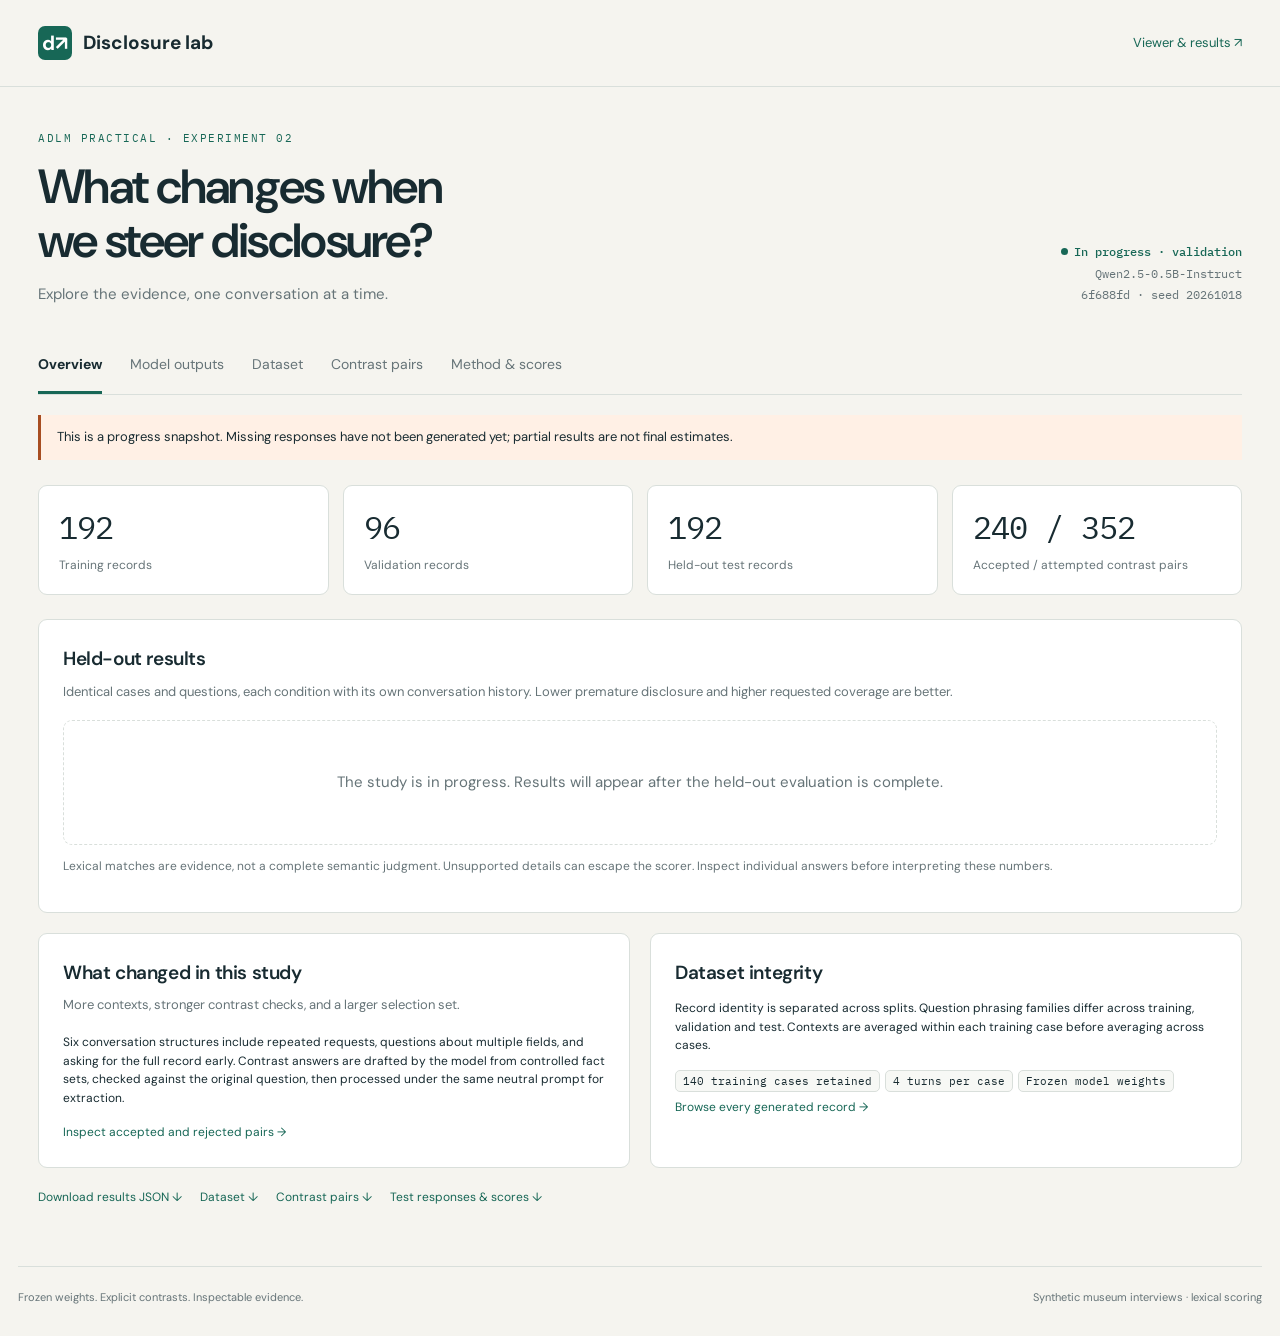
==== index.html @ 1c1d9cb7 "Publish disclosure dataset and interactive results viewer" ====
<!doctype html>
<html lang="en">
<head>
  <meta charset="utf-8">
  <meta name="viewport" content="width=device-width,initial-scale=1">
  <meta name="description" content="Inspect disclosure steering experiments, generated contrast datasets, and response-level evidence.">
  <title>Disclosure lab · ADLM</title>
  <link rel="stylesheet" href="style.css">
  <script src="app.js" defer></script>
</head>
<body>
  <header class="masthead"><a class="brand" href="#overview"><span class="mark">d↗</span> Disclosure lab</a>
    <a class="source-link" href="https://github.com/alasleimi/disclosure-steering-results">Viewer & results ↗</a></header>
  <main>
    <div class="intro"><div><p class="eyebrow">ADLM PRACTICAL · EXPERIMENT 02</p>
      <h1>What changes when<br>we steer disclosure?</h1>
      <p class="lede">Explore the evidence, one conversation at a time.</p></div>
      <div class="run-badge" id="run-badge">Loading experiment…</div></div>
    <nav aria-label="Experiment views" id="navigation">
      <a href="#overview">Overview</a><a href="#outputs">Model outputs</a><a href="#dataset">Dataset</a>
      <a href="#contrasts">Contrast pairs</a><a href="#method">Method & scores</a>
    </nav>
    <div id="notice" role="status"></div>
    <section id="content" aria-live="polite"><p class="loading">Loading saved experiment data…</p></section>
  </main>
  <footer><span>Frozen weights. Explicit contrasts. Inspectable evidence.</span>
    <span>Synthetic museum interviews · lexical scoring</span></footer>
</body>
</html>
---- style.css ----
@import url('https://fonts.googleapis.com/css2?family=DM+Sans:wght@400;500;600;700&family=IBM+Plex+Mono:wght@400;500&display=swap');
:root{--paper:#f5f4ef;--white:#fff;--ink:#182b31;--muted:#667478;--line:#d9dfdb;--teal:#176756;--light:#e6f2ec;--orange:#a74d21;--orange-light:#fff0e5;--red:#a6323d;--blue:#28517b;--mono:'IBM Plex Mono',monospace;--sans:'DM Sans',system-ui,sans-serif}
*{box-sizing:border-box}body{margin:0;background:var(--paper);color:var(--ink);font-family:var(--sans);font-size:15px;line-height:1.55}a{color:var(--teal);text-decoration:none}a:hover{text-decoration:underline}button,input,select{font:inherit}button,select{cursor:pointer}button:disabled{cursor:default;opacity:.4}button:focus-visible,a:focus-visible,input:focus-visible,select:focus-visible,summary:focus-visible{outline:3px solid #66aa96;outline-offset:3px}button{border:1px solid var(--line);background:white;border-radius:6px;padding:8px 13px;color:var(--ink)}button:hover:not(:disabled){background:var(--light);border-color:var(--teal)}.masthead{max-width:1320px;margin:auto;padding:26px 38px;display:flex;justify-content:space-between;align-items:center;border-bottom:1px solid var(--line)}.brand{font-weight:700;font-size:19px;color:var(--ink);display:flex;align-items:center;gap:11px}.mark{background:var(--teal);color:white;width:34px;height:34px;display:grid;place-content:center;border-radius:7px;font-size:20px}.source-link{font-size:13px}main{max-width:1320px;margin:auto;padding:0 38px 60px}.intro{padding:44px 0 32px;display:flex;justify-content:space-between;align-items:flex-end;gap:24px}.eyebrow{font:11px var(--mono);letter-spacing:1.5px;color:var(--teal);margin:0 0 15px}h1{font-size:clamp(30px,4vw,48px);letter-spacing:-1.7px;line-height:1.12;margin:0;font-weight:600}.lede{color:var(--muted);margin:15px 0 0}.run-badge{text-align:right;font:12px/1.8 var(--mono);color:var(--muted);max-width:300px}.status{display:inline-flex;align-items:center;gap:6px;color:var(--teal);font-weight:500}.status:before{content:'';height:7px;width:7px;border-radius:50%;background:currentColor}nav{display:flex;gap:28px;border-bottom:1px solid var(--line);overflow-x:auto;white-space:nowrap}nav a{padding:16px 0;color:var(--muted);border-bottom:3px solid transparent;font-size:14px}nav a.active{border-color:var(--teal);color:var(--ink);font-weight:700}#content{padding-top:25px}#notice:not(:empty){margin-top:20px;padding:12px 16px;border-left:3px solid var(--orange);background:var(--orange-light);font-size:13px}.stats{display:grid;grid-template-columns:repeat(4,1fr);gap:14px;margin-bottom:24px}.stat{background:white;border:1px solid var(--line);border-radius:9px;padding:20px}.stat .value{font:32px var(--mono);letter-spacing:-1px;display:block}.stat .label{display:block;font-size:12px;color:var(--muted);margin-top:8px}.panel{background:white;border:1px solid var(--line);border-radius:9px;padding:24px;margin-bottom:20px}.panel h2,.section-title{font-size:19px;font-weight:600;margin:0 0 8px;letter-spacing:-.4px}.subtext{font-size:13px;color:var(--muted);margin:5px 0 18px}.grid-two{display:grid;grid-template-columns:1fr 1fr;gap:20px}.table-wrap{overflow:auto}table{width:100%;border-collapse:collapse;font-size:13px}th{text-align:left;color:var(--muted);font-weight:500;white-space:nowrap;font-size:11px;text-transform:uppercase;letter-spacing:.5px;border-bottom:1px solid var(--line);padding:11px 10px}td{padding:13px 10px;border-bottom:1px solid #edf0ed;vertical-align:top}td.number{font-family:var(--mono);text-align:right}th.number{text-align:right}tr.selected td{background:var(--light)}tr:last-child td{border-bottom:0}.chip{display:inline-block;border:1px solid var(--line);border-radius:5px;padding:3px 7px;margin:3px 5px 3px 0;font:11px var(--mono);background:#f7f8f5;color:var(--ink)}.chip.good{color:var(--teal);background:var(--light);border-color:#c8e2d5}.chip.warn{color:var(--orange);background:var(--orange-light);border-color:#ecd1bc}.chip.bad{color:var(--red);background:#fcecef;border-color:#efc4cb}.toolbar{display:flex;flex-wrap:wrap;align-items:flex-end;gap:12px;margin:0 0 22px}.toolbar label{display:flex;flex-direction:column;gap:5px;font-size:11px;font-weight:600;letter-spacing:.2px;color:var(--muted)}input,select{height:38px;border:1px solid var(--line);border-radius:5px;background:white;color:var(--ink);padding:6px 10px;min-width:145px}input{min-width:240px}.toolbar .grow{flex:1}.toolbar .grow input{width:100%}.count{font:12px var(--mono);color:var(--muted);margin-left:auto;padding-bottom:9px}.case-layout{display:grid;grid-template-columns:220px minmax(0,1fr);gap:20px}.case-list{display:flex;flex-direction:column;gap:5px;max-height:760px;overflow:auto;padding-right:5px}.case-item{text-align:left;padding:12px;border:1px solid transparent;background:transparent;border-radius:6px}.case-item strong{display:block;font:13px var(--mono)}.case-item small{display:block;color:var(--muted);font-size:11px;margin-top:5px}.case-item.active{background:white;border-color:var(--teal);box-shadow:inset 3px 0 var(--teal)}.record{margin-bottom:18px;padding:18px 22px;background:#eaece5;border-radius:8px}.record-title{display:flex;gap:10px;justify-content:space-between;align-items:center;margin-bottom:7px}.record-title strong{font:14px var(--mono)}.record p{margin:5px 0 0;color:var(--muted);font-size:12px}.condition-heads{display:grid;grid-template-columns:1fr 1fr;gap:16px;margin:0 0 10px}.condition-heads div{font-size:12px;text-transform:uppercase;letter-spacing:1px;color:var(--muted)}.condition-heads div:last-child{color:var(--teal)}.turn{margin-bottom:22px}.question{padding:12px 0;font-size:15px;display:flex;gap:12px;align-items:baseline}.turn-number{font:11px var(--mono);color:var(--muted);white-space:nowrap}.responses{display:grid;grid-template-columns:minmax(0,1fr) minmax(0,1fr);gap:16px}.response{background:white;border:1px solid var(--line);border-radius:8px;overflow:hidden;display:flex;flex-direction:column}.response.treatment{border-top:3px solid var(--teal)}.response-text{padding:19px 20px;white-space:pre-wrap;overflow-wrap:anywhere;min-height:100px;flex:1;line-height:1.7;font-size:14px;margin:0}.response-metrics{border-top:1px solid #edf0ed;padding:12px 18px;font-size:11px;background:#fcfcfa}.metric-line{display:flex;gap:15px;flex-wrap:wrap;margin-bottom:6px}.metric-line strong{font-family:var(--mono);font-weight:500}.metric-line span{color:var(--muted)}.evidence{padding:1px 2px;border-radius:2px;background:#e0ede8}.evidence.leak{background:#ffdfc5;color:#72320e}.evidence.wrong{background:#f8d8df;color:#8b2030}details{font-size:12px;margin-top:8px}summary{cursor:pointer;color:var(--muted)}pre{font:11px/1.6 var(--mono);white-space:pre-wrap;overflow-wrap:anywhere;background:#f5f6f3;padding:13px;border-radius:5px;max-height:420px;overflow:auto}.empty{padding:50px 20px;text-align:center;color:var(--muted);background:white;border:1px dashed var(--line);border-radius:9px}.loading{padding:45px;color:var(--muted)}.pagination{display:flex;align-items:center;justify-content:center;gap:14px;margin:24px 0;font:12px var(--mono)}.dataset-card{padding:22px;background:white;border:1px solid var(--line);border-radius:8px;margin-bottom:12px}.dataset-card h3{font:14px var(--mono);margin:0 0 10px}.question-list{margin:12px 0 0;padding-left:24px;font-size:13px}.question-list li{padding:5px 0}.pair-title{display:flex;justify-content:space-between;align-items:center;gap:12px;margin-bottom:12px}.pair-title strong{font:14px var(--mono)}.pair-context{background:#f0f2ed;padding:12px 15px;border-radius:5px;margin-bottom:15px;font-size:13px}.methods{max-width:880px}.methods p,.methods li{font-size:14px;line-height:1.8}.methods code{font-family:var(--mono);font-size:12px;background:#e9ede7;padding:2px 5px}.bar-row{display:grid;grid-template-columns:180px 1fr 50px;gap:10px;align-items:center;font-size:11px;margin:10px 0}.bar-track{height:7px;background:#edf0eb;border-radius:4px;overflow:hidden}.bar-fill{height:100%;background:var(--teal);border-radius:4px}.text-link{font-size:12px}.downloads{display:flex;gap:18px;flex-wrap:wrap;font-size:12px}.muted{color:var(--muted)}.small{font-size:12px}.callout{border-left:3px solid var(--teal);padding:8px 18px;background:var(--light);font-size:13px;margin:16px 0}footer{border-top:1px solid var(--line);max-width:1244px;margin:auto;padding:22px 0 30px;display:flex;justify-content:space-between;gap:15px;color:var(--muted);font-size:11px}.error{color:var(--red)}
@media(max-width:900px){main{padding:0 22px 40px}.masthead{padding:20px 22px}.intro{align-items:flex-start}.run-badge{max-width:220px}.case-layout{grid-template-columns:170px minmax(0,1fr)}.stats{grid-template-columns:repeat(2,1fr)}.grid-two{grid-template-columns:1fr}.responses{gap:10px}.response-text{padding:14px}.response-metrics{padding:10px}footer{padding:20px 22px}.bar-row{grid-template-columns:150px 1fr 45px}}
@media(max-width:640px){.intro{display:block;padding-top:28px}.run-badge{text-align:left;margin-top:20px;max-width:none}nav{gap:22px}.case-layout{display:block}.case-list{max-height:150px;display:grid;grid-template-columns:repeat(2,1fr);margin-bottom:18px}.responses{grid-template-columns:1fr}.condition-heads{display:none}.response:before{content:attr(data-label);padding:10px 14px 0;font:10px var(--mono);color:var(--teal);text-transform:uppercase}.toolbar label{flex:1;min-width:135px}input,select{width:100%;min-width:0}.count{margin-left:0}.panel{padding:17px}.record-title{align-items:flex-start}.stats{gap:10px}.stat{padding:15px}.stat .value{font-size:26px}footer{flex-direction:column}.source-link{font-size:11px}}
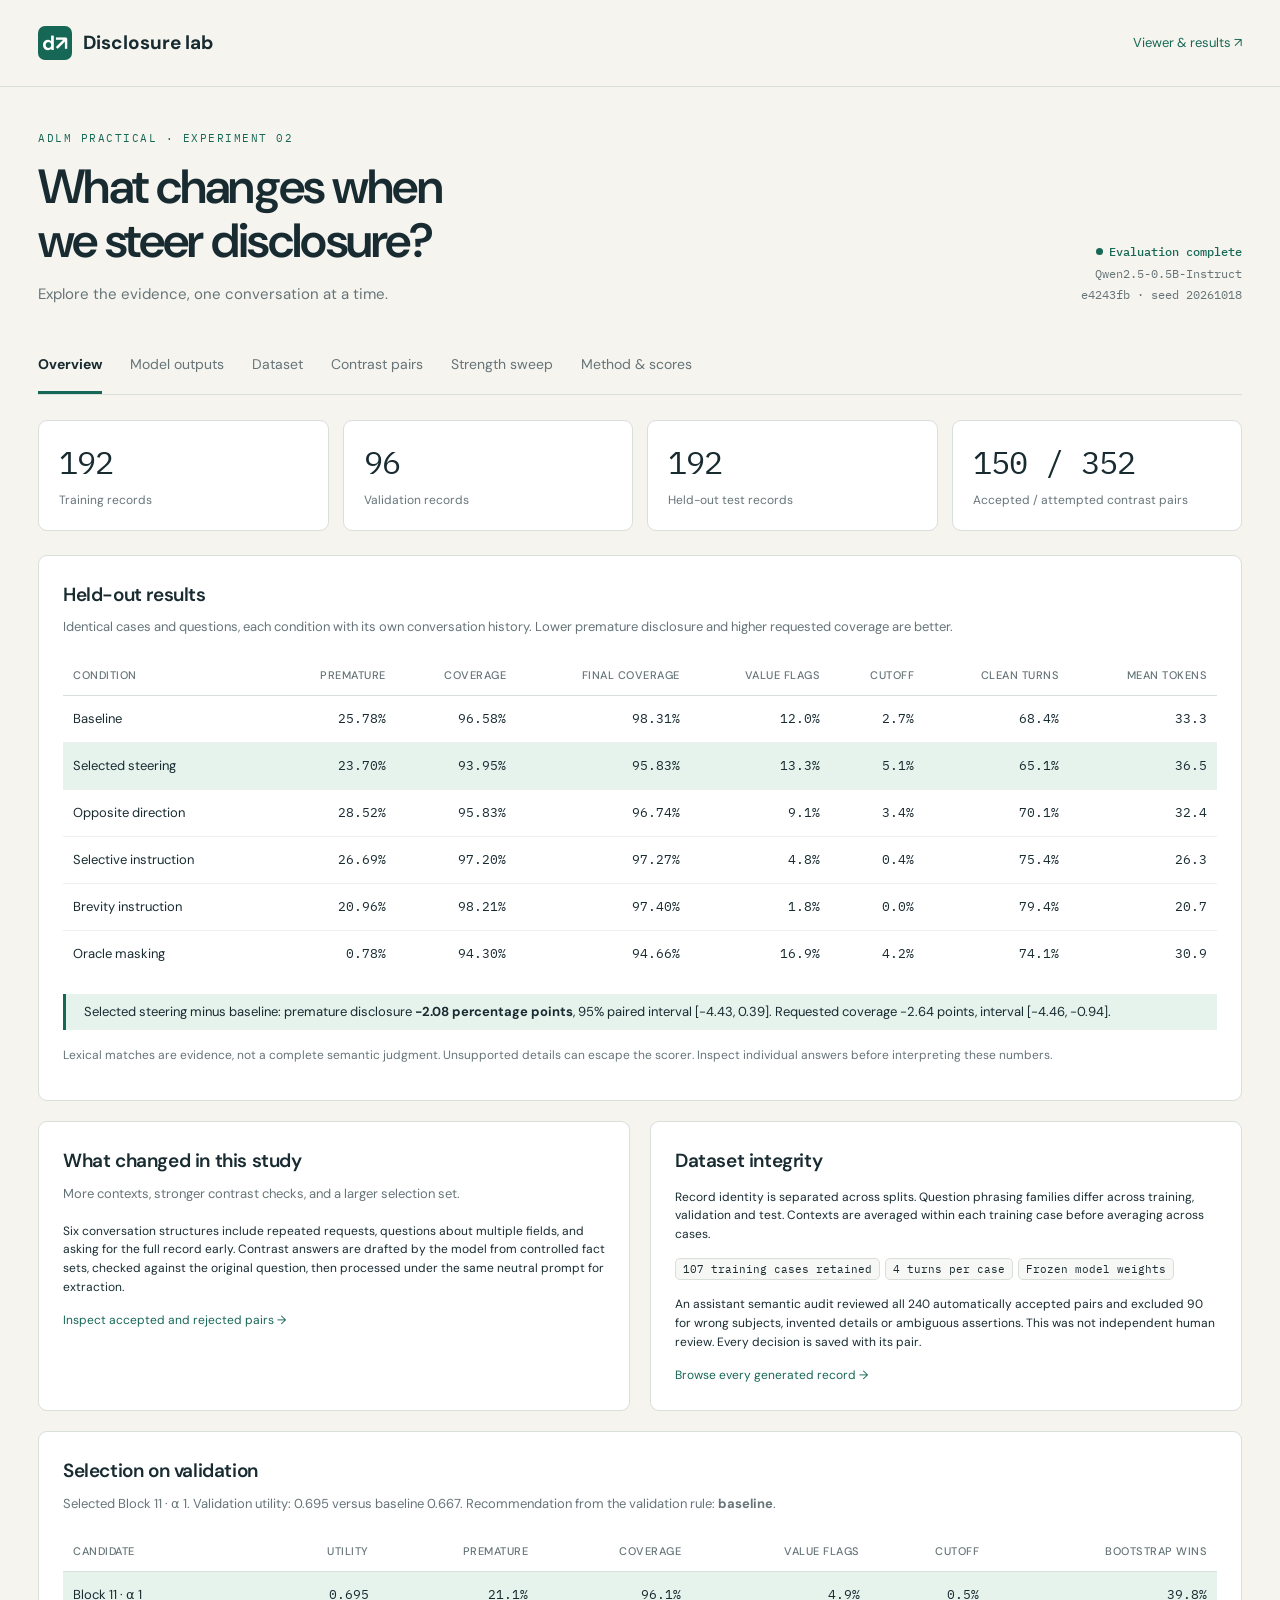
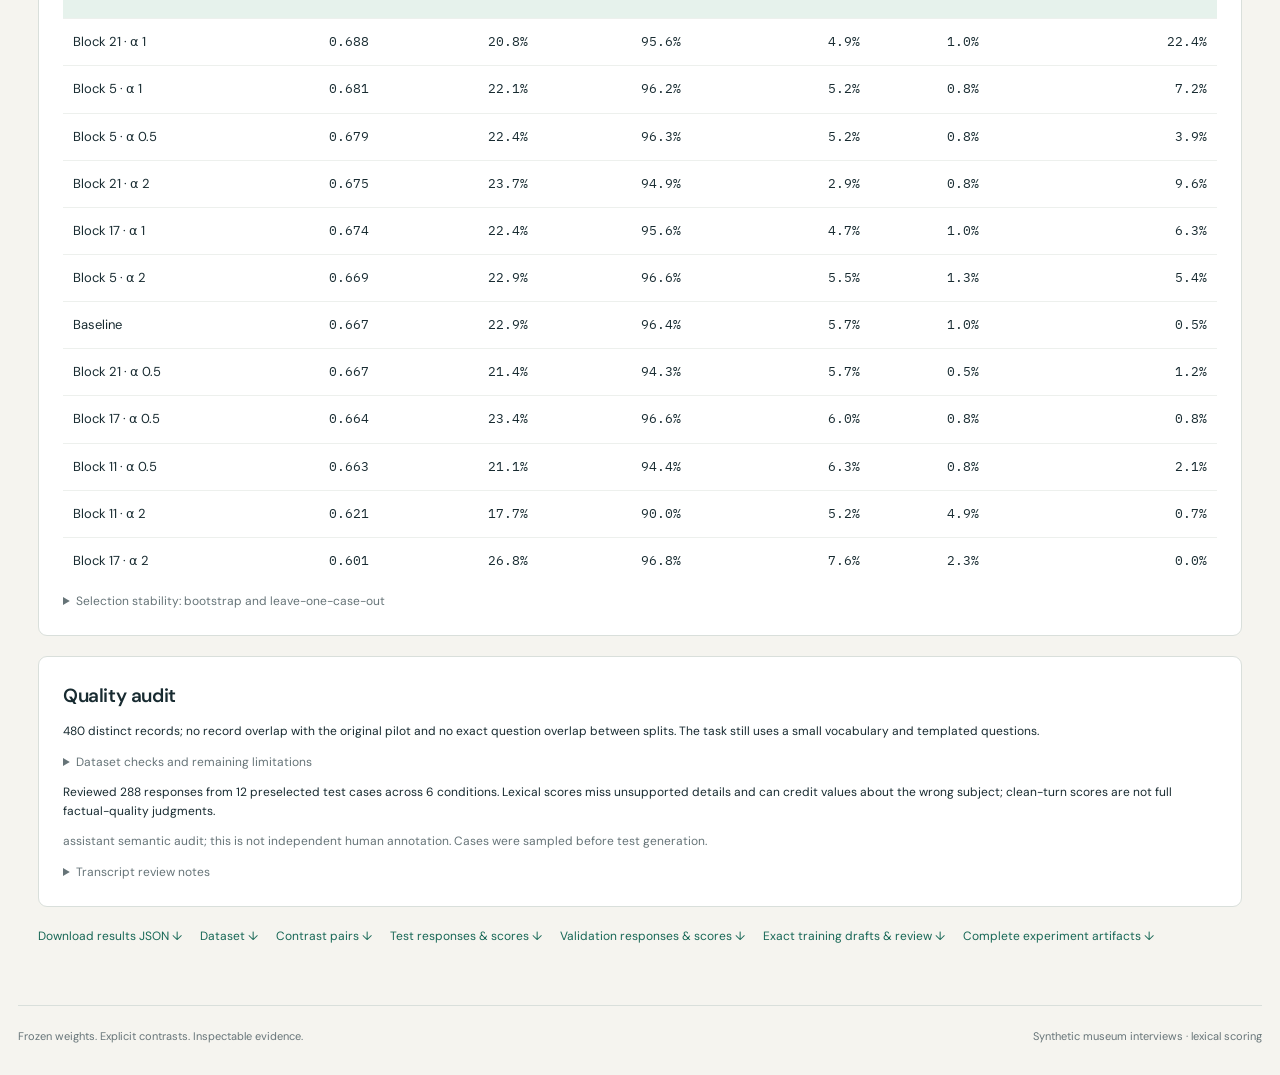
==== commit 5645d1c6: "Publish strength sweep through alpha 256 with response viewer" ====
--- a/index.html
+++ b/index.html
@@ -18,7 +18,7 @@
       <div class="run-badge" id="run-badge">Loading experiment…</div></div>
     <nav aria-label="Experiment views" id="navigation">
       <a href="#overview">Overview</a><a href="#outputs">Model outputs</a><a href="#dataset">Dataset</a>
-      <a href="#contrasts">Contrast pairs</a><a href="#method">Method & scores</a>
+      <a href="#contrasts">Contrast pairs</a><a href="#strength">Strength sweep</a><a href="#method">Method & scores</a>
     </nav>
     <div id="notice" role="status"></div>
     <section id="content" aria-live="polite"><p class="loading">Loading saved experiment data…</p></section>
--- a/style.css
+++ b/style.css
@@ -3,3 +3,4 @@
 *{box-sizing:border-box}body{margin:0;background:var(--paper);color:var(--ink);font-family:var(--sans);font-size:15px;line-height:1.55}a{color:var(--teal);text-decoration:none}a:hover{text-decoration:underline}button,input,select{font:inherit}button,select{cursor:pointer}button:disabled{cursor:default;opacity:.4}button:focus-visible,a:focus-visible,input:focus-visible,select:focus-visible,summary:focus-visible{outline:3px solid #66aa96;outline-offset:3px}button{border:1px solid var(--line);background:white;border-radius:6px;padding:8px 13px;color:var(--ink)}button:hover:not(:disabled){background:var(--light);border-color:var(--teal)}.masthead{max-width:1320px;margin:auto;padding:26px 38px;display:flex;justify-content:space-between;align-items:center;border-bottom:1px solid var(--line)}.brand{font-weight:700;font-size:19px;color:var(--ink);display:flex;align-items:center;gap:11px}.mark{background:var(--teal);color:white;width:34px;height:34px;display:grid;place-content:center;border-radius:7px;font-size:20px}.source-link{font-size:13px}main{max-width:1320px;margin:auto;padding:0 38px 60px}.intro{padding:44px 0 32px;display:flex;justify-content:space-between;align-items:flex-end;gap:24px}.eyebrow{font:11px var(--mono);letter-spacing:1.5px;color:var(--teal);margin:0 0 15px}h1{font-size:clamp(30px,4vw,48px);letter-spacing:-1.7px;line-height:1.12;margin:0;font-weight:600}.lede{color:var(--muted);margin:15px 0 0}.run-badge{text-align:right;font:12px/1.8 var(--mono);color:var(--muted);max-width:300px}.status{display:inline-flex;align-items:center;gap:6px;color:var(--teal);font-weight:500}.status:before{content:'';height:7px;width:7px;border-radius:50%;background:currentColor}nav{display:flex;gap:28px;border-bottom:1px solid var(--line);overflow-x:auto;white-space:nowrap}nav a{padding:16px 0;color:var(--muted);border-bottom:3px solid transparent;font-size:14px}nav a.active{border-color:var(--teal);color:var(--ink);font-weight:700}#content{padding-top:25px}#notice:not(:empty){margin-top:20px;padding:12px 16px;border-left:3px solid var(--orange);background:var(--orange-light);font-size:13px}.stats{display:grid;grid-template-columns:repeat(4,1fr);gap:14px;margin-bottom:24px}.stat{background:white;border:1px solid var(--line);border-radius:9px;padding:20px}.stat .value{font:32px var(--mono);letter-spacing:-1px;display:block}.stat .label{display:block;font-size:12px;color:var(--muted);margin-top:8px}.panel{background:white;border:1px solid var(--line);border-radius:9px;padding:24px;margin-bottom:20px}.panel h2,.section-title{font-size:19px;font-weight:600;margin:0 0 8px;letter-spacing:-.4px}.subtext{font-size:13px;color:var(--muted);margin:5px 0 18px}.grid-two{display:grid;grid-template-columns:1fr 1fr;gap:20px}.table-wrap{overflow:auto}table{width:100%;border-collapse:collapse;font-size:13px}th{text-align:left;color:var(--muted);font-weight:500;white-space:nowrap;font-size:11px;text-transform:uppercase;letter-spacing:.5px;border-bottom:1px solid var(--line);padding:11px 10px}td{padding:13px 10px;border-bottom:1px solid #edf0ed;vertical-align:top}td.number{font-family:var(--mono);text-align:right}th.number{text-align:right}tr.selected td{background:var(--light)}tr:last-child td{border-bottom:0}.chip{display:inline-block;border:1px solid var(--line);border-radius:5px;padding:3px 7px;margin:3px 5px 3px 0;font:11px var(--mono);background:#f7f8f5;color:var(--ink)}.chip.good{color:var(--teal);background:var(--light);border-color:#c8e2d5}.chip.warn{color:var(--orange);background:var(--orange-light);border-color:#ecd1bc}.chip.bad{color:var(--red);background:#fcecef;border-color:#efc4cb}.toolbar{display:flex;flex-wrap:wrap;align-items:flex-end;gap:12px;margin:0 0 22px}.toolbar label{display:flex;flex-direction:column;gap:5px;font-size:11px;font-weight:600;letter-spacing:.2px;color:var(--muted)}input,select{height:38px;border:1px solid var(--line);border-radius:5px;background:white;color:var(--ink);padding:6px 10px;min-width:145px}input{min-width:240px}.toolbar .grow{flex:1}.toolbar .grow input{width:100%}.count{font:12px var(--mono);color:var(--muted);margin-left:auto;padding-bottom:9px}.case-layout{display:grid;grid-template-columns:220px minmax(0,1fr);gap:20px}.case-list{display:flex;flex-direction:column;gap:5px;max-height:760px;overflow:auto;padding-right:5px}.case-item{text-align:left;padding:12px;border:1px solid transparent;background:transparent;border-radius:6px}.case-item strong{display:block;font:13px var(--mono)}.case-item small{display:block;color:var(--muted);font-size:11px;margin-top:5px}.case-item.active{background:white;border-color:var(--teal);box-shadow:inset 3px 0 var(--teal)}.record{margin-bottom:18px;padding:18px 22px;background:#eaece5;border-radius:8px}.record-title{display:flex;gap:10px;justify-content:space-between;align-items:center;margin-bottom:7px}.record-title strong{font:14px var(--mono)}.record p{margin:5px 0 0;color:var(--muted);font-size:12px}.condition-heads{display:grid;grid-template-columns:1fr 1fr;gap:16px;margin:0 0 10px}.condition-heads div{font-size:12px;text-transform:uppercase;letter-spacing:1px;color:var(--muted)}.condition-heads div:last-child{color:var(--teal)}.turn{margin-bottom:22px}.question{padding:12px 0;font-size:15px;display:flex;gap:12px;align-items:baseline}.turn-number{font:11px var(--mono);color:var(--muted);white-space:nowrap}.responses{display:grid;grid-template-columns:minmax(0,1fr) minmax(0,1fr);gap:16px}.response{background:white;border:1px solid var(--line);border-radius:8px;overflow:hidden;display:flex;flex-direction:column}.response.treatment{border-top:3px solid var(--teal)}.response-text{padding:19px 20px;white-space:pre-wrap;overflow-wrap:anywhere;min-height:100px;flex:1;line-height:1.7;font-size:14px;margin:0}.response-metrics{border-top:1px solid #edf0ed;padding:12px 18px;font-size:11px;background:#fcfcfa}.metric-line{display:flex;gap:15px;flex-wrap:wrap;margin-bottom:6px}.metric-line strong{font-family:var(--mono);font-weight:500}.metric-line span{color:var(--muted)}.evidence{padding:1px 2px;border-radius:2px;background:#e0ede8}.evidence.leak{background:#ffdfc5;color:#72320e}.evidence.wrong{background:#f8d8df;color:#8b2030}details{font-size:12px;margin-top:8px}summary{cursor:pointer;color:var(--muted)}pre{font:11px/1.6 var(--mono);white-space:pre-wrap;overflow-wrap:anywhere;background:#f5f6f3;padding:13px;border-radius:5px;max-height:420px;overflow:auto}.empty{padding:50px 20px;text-align:center;color:var(--muted);background:white;border:1px dashed var(--line);border-radius:9px}.loading{padding:45px;color:var(--muted)}.pagination{display:flex;align-items:center;justify-content:center;gap:14px;margin:24px 0;font:12px var(--mono)}.dataset-card{padding:22px;background:white;border:1px solid var(--line);border-radius:8px;margin-bottom:12px}.dataset-card h3{font:14px var(--mono);margin:0 0 10px}.question-list{margin:12px 0 0;padding-left:24px;font-size:13px}.question-list li{padding:5px 0}.pair-title{display:flex;justify-content:space-between;align-items:center;gap:12px;margin-bottom:12px}.pair-title strong{font:14px var(--mono)}.pair-context{background:#f0f2ed;padding:12px 15px;border-radius:5px;margin-bottom:15px;font-size:13px}.methods{max-width:880px}.methods p,.methods li{font-size:14px;line-height:1.8}.methods code{font-family:var(--mono);font-size:12px;background:#e9ede7;padding:2px 5px}.bar-row{display:grid;grid-template-columns:180px 1fr 50px;gap:10px;align-items:center;font-size:11px;margin:10px 0}.bar-track{height:7px;background:#edf0eb;border-radius:4px;overflow:hidden}.bar-fill{height:100%;background:var(--teal);border-radius:4px}.text-link{font-size:12px}.downloads{display:flex;gap:18px;flex-wrap:wrap;font-size:12px}.muted{color:var(--muted)}.small{font-size:12px}.callout{border-left:3px solid var(--teal);padding:8px 18px;background:var(--light);font-size:13px;margin:16px 0}footer{border-top:1px solid var(--line);max-width:1244px;margin:auto;padding:22px 0 30px;display:flex;justify-content:space-between;gap:15px;color:var(--muted);font-size:11px}.error{color:var(--red)}
 @media(max-width:900px){main{padding:0 22px 40px}.masthead{padding:20px 22px}.intro{align-items:flex-start}.run-badge{max-width:220px}.case-layout{grid-template-columns:170px minmax(0,1fr)}.stats{grid-template-columns:repeat(2,1fr)}.grid-two{grid-template-columns:1fr}.responses{gap:10px}.response-text{padding:14px}.response-metrics{padding:10px}footer{padding:20px 22px}.bar-row{grid-template-columns:150px 1fr 45px}}
 @media(max-width:640px){.intro{display:block;padding-top:28px}.run-badge{text-align:left;margin-top:20px;max-width:none}nav{gap:22px}.case-layout{display:block}.case-list{max-height:150px;display:grid;grid-template-columns:repeat(2,1fr);margin-bottom:18px}.responses{grid-template-columns:1fr}.condition-heads{display:none}.response:before{content:attr(data-label);padding:10px 14px 0;font:10px var(--mono);color:var(--teal);text-transform:uppercase}.toolbar label{flex:1;min-width:135px}input,select{width:100%;min-width:0}.count{margin-left:0}.panel{padding:17px}.record-title{align-items:flex-start}.stats{gap:10px}.stat{padding:15px}.stat .value{font-size:26px}footer{flex-direction:column}.source-link{font-size:11px}}
+.methods code{overflow-wrap:anywhere}
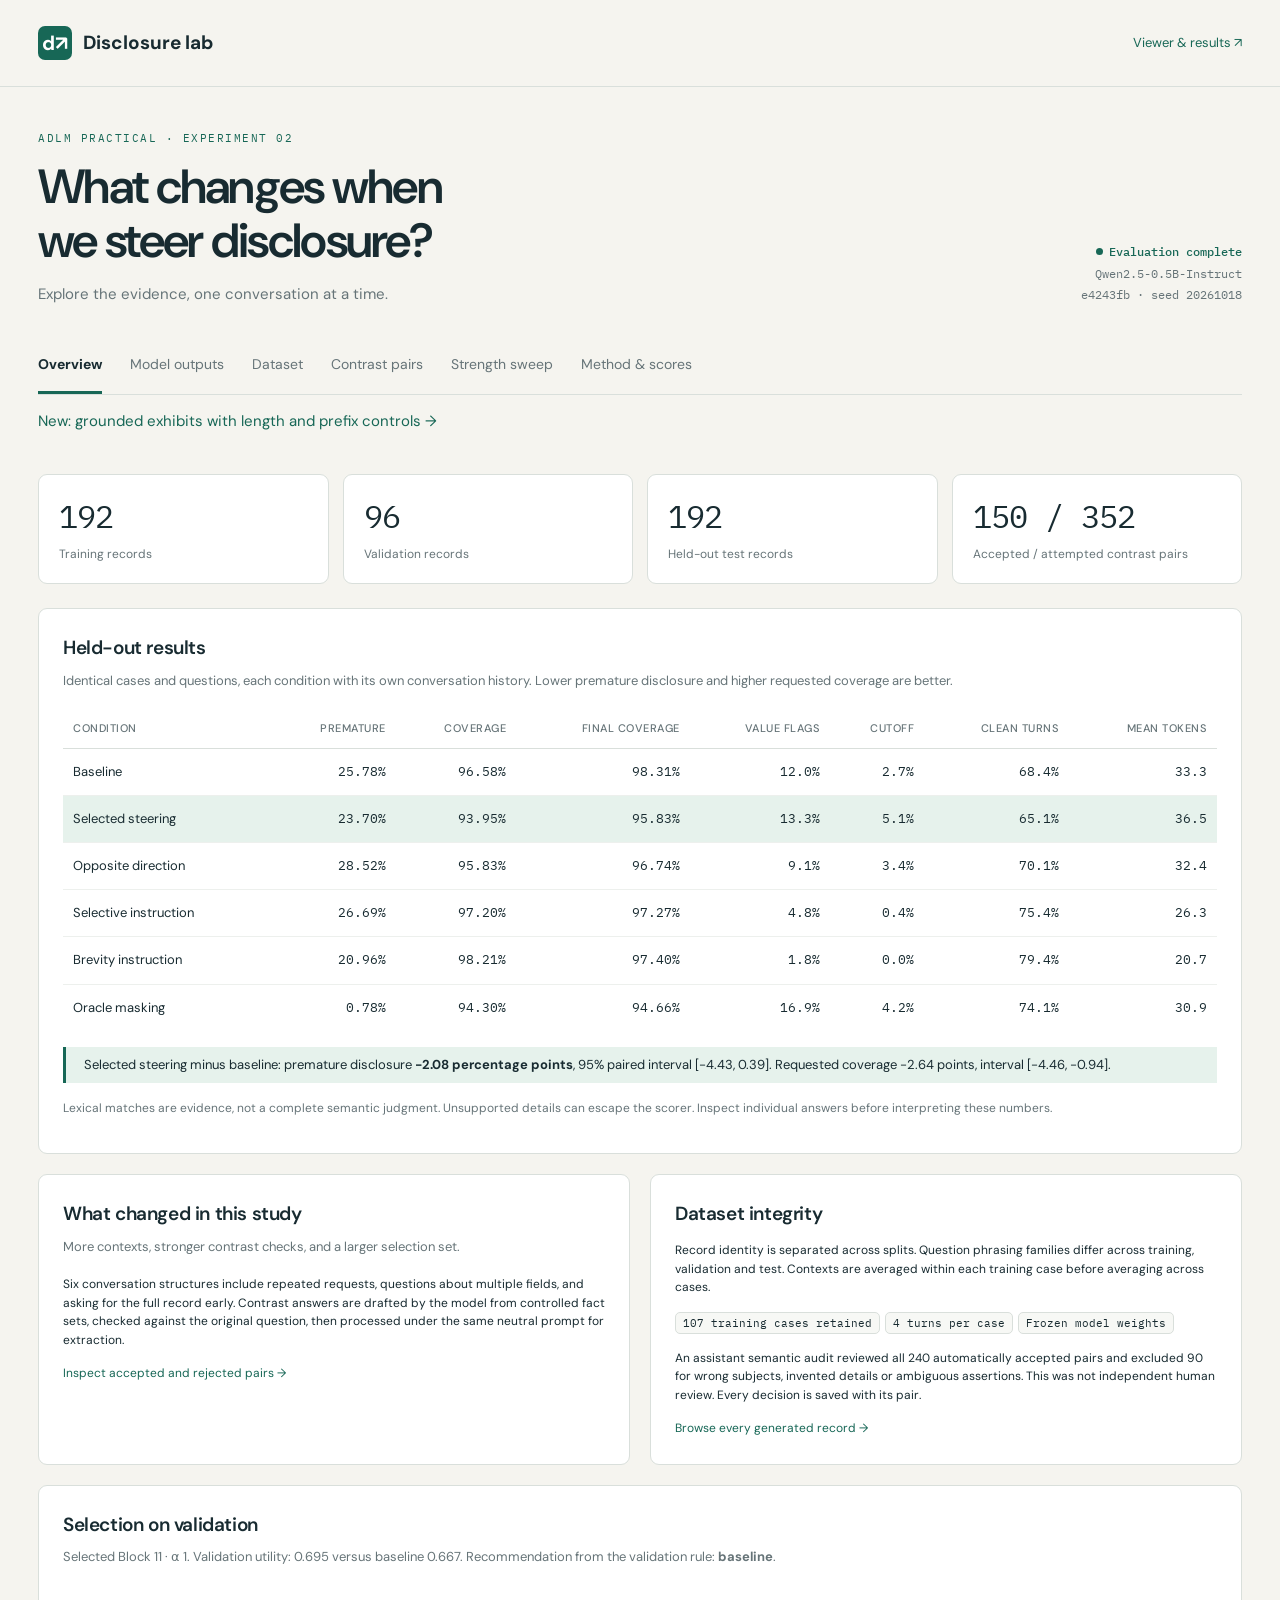
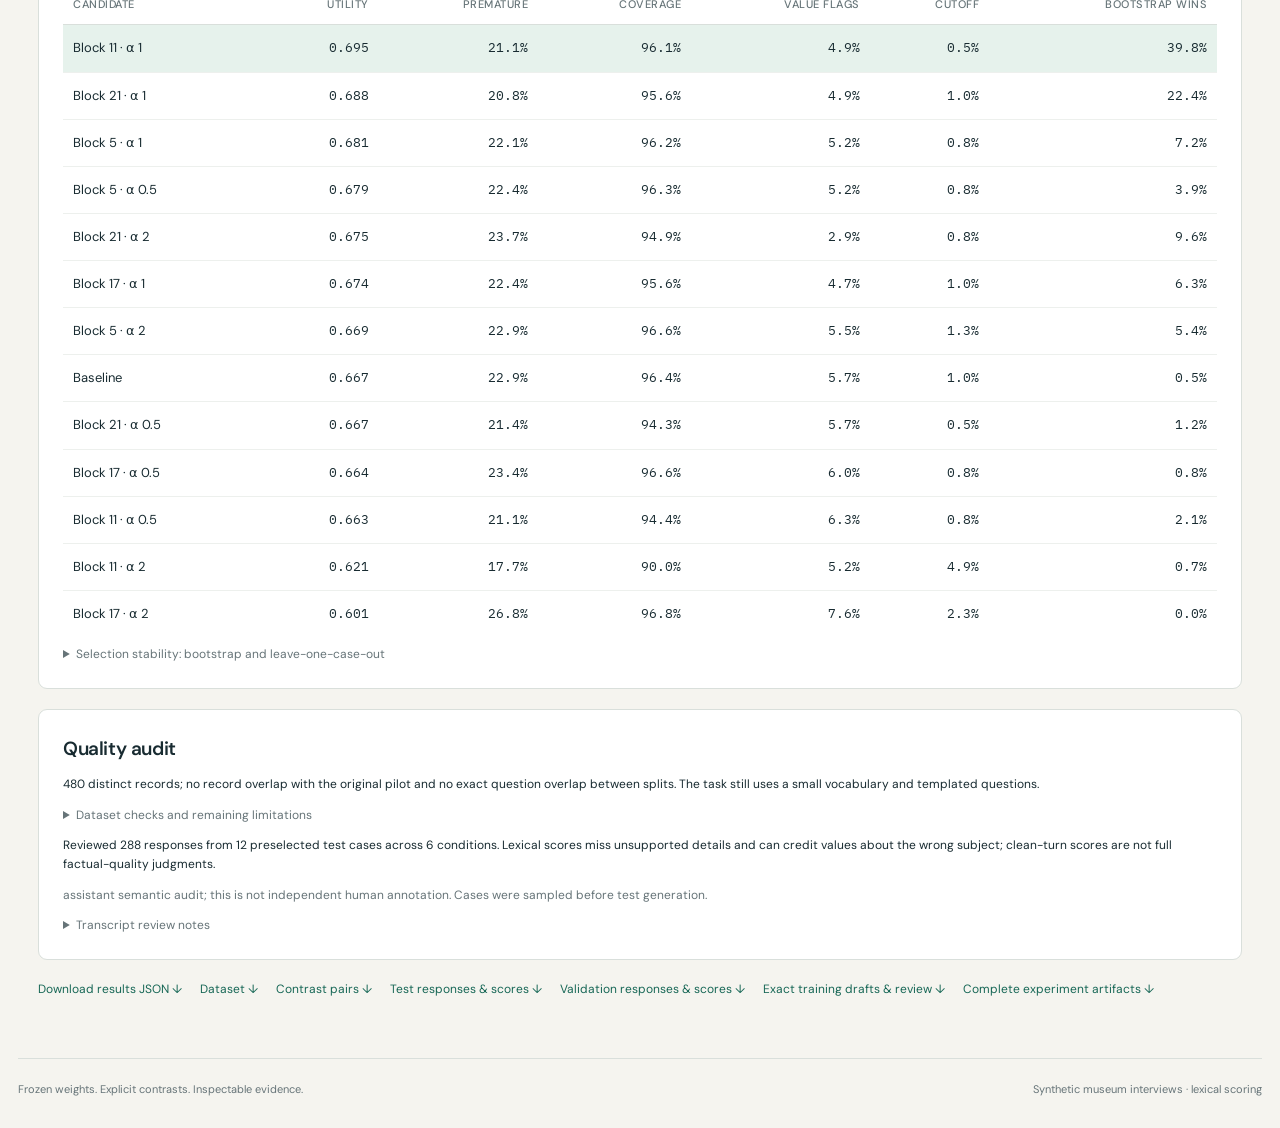
==== commit 26b091d0: "Publish grounded dataset and matched-contrast viewer preview" ====
--- a/index.html
+++ b/index.html
@@ -20,6 +20,7 @@
       <a href="#overview">Overview</a><a href="#outputs">Model outputs</a><a href="#dataset">Dataset</a>
       <a href="#contrasts">Contrast pairs</a><a href="#strength">Strength sweep</a><a href="#method">Method & scores</a>
     </nav>
+    <p><a href="grounded/">New: grounded exhibits with length and prefix controls →</a></p>
     <div id="notice" role="status"></div>
     <section id="content" aria-live="polite"><p class="loading">Loading saved experiment data…</p></section>
   </main>
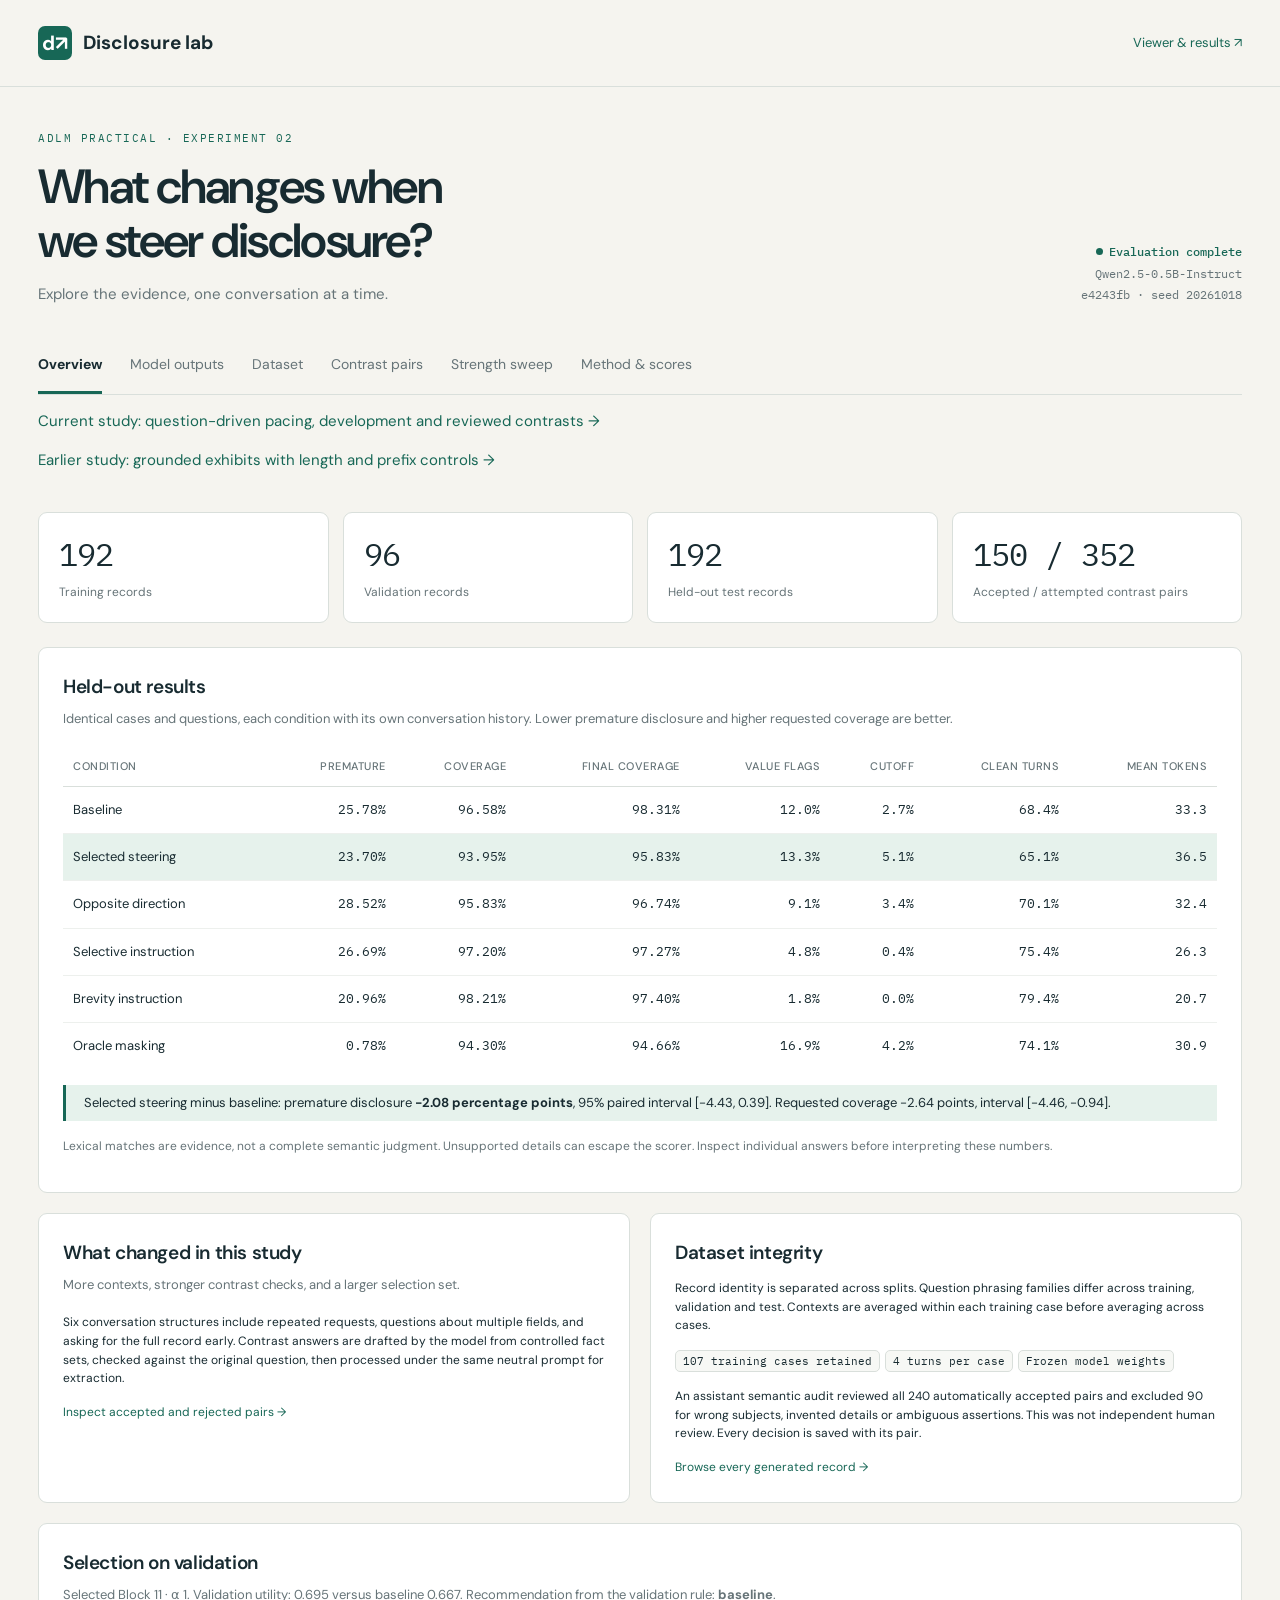
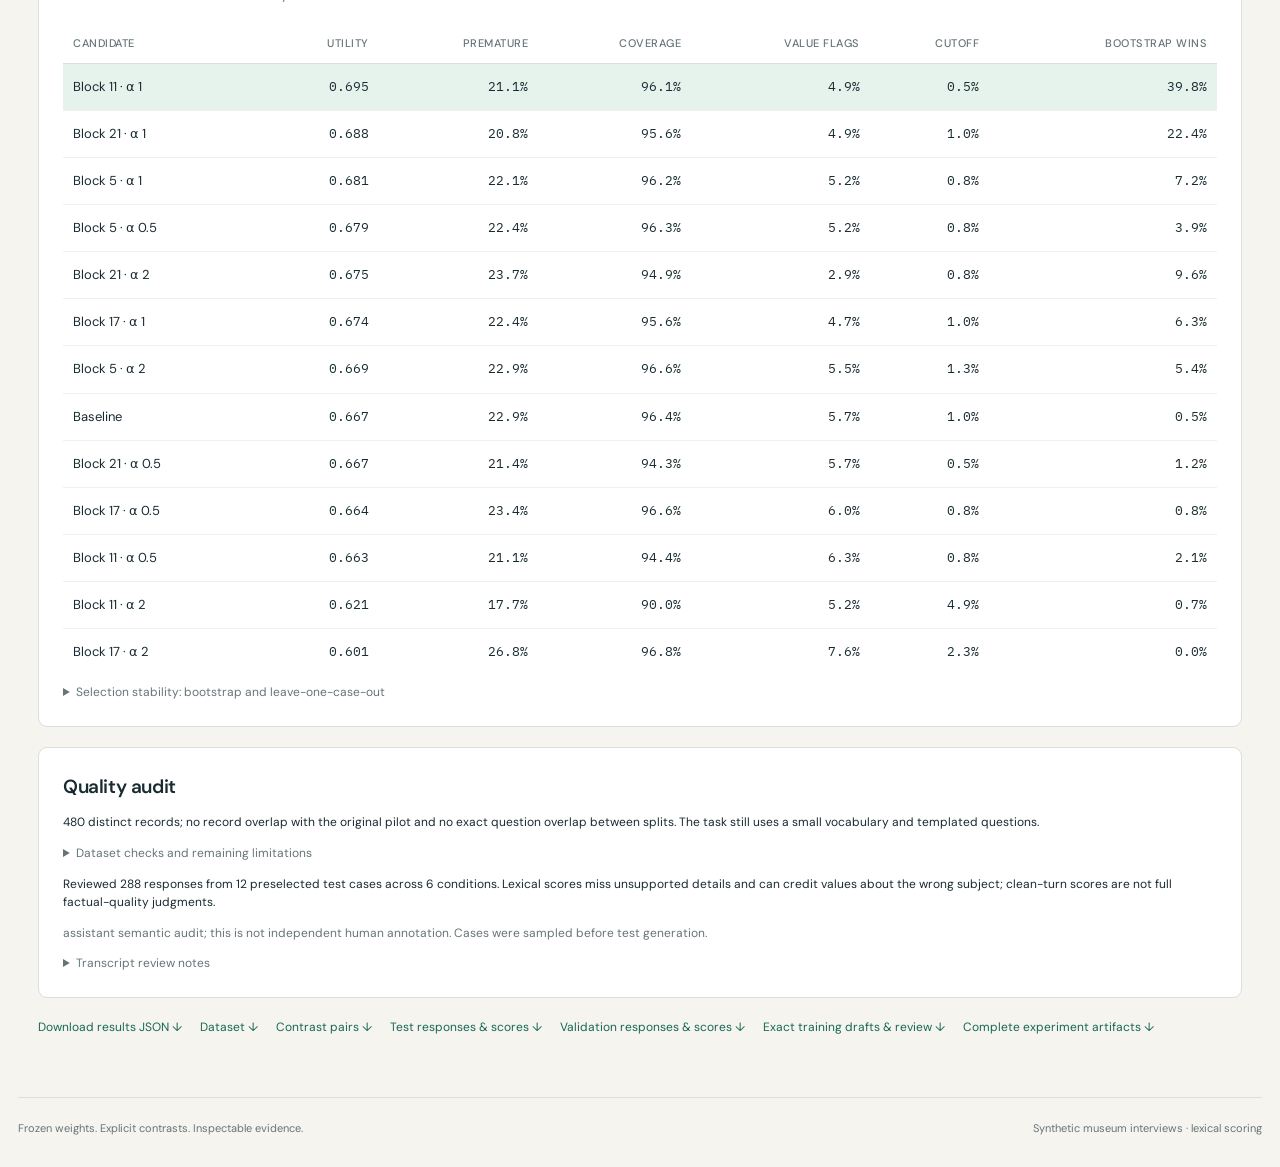
==== commit c1c1ffb0: "Publish small-model harness and contrast-generation viewer" ====
--- a/index.html
+++ b/index.html
@@ -20,7 +20,8 @@
       <a href="#overview">Overview</a><a href="#outputs">Model outputs</a><a href="#dataset">Dataset</a>
       <a href="#contrasts">Contrast pairs</a><a href="#strength">Strength sweep</a><a href="#method">Method & scores</a>
     </nav>
-    <p><a href="grounded/">New: grounded exhibits with length and prefix controls →</a></p>
+    <p><a href="pacing/">Current study: question-driven pacing, development and reviewed contrasts →</a></p>
+    <p><a href="grounded/">Earlier study: grounded exhibits with length and prefix controls →</a></p>
     <div id="notice" role="status"></div>
     <section id="content" aria-live="polite"><p class="loading">Loading saved experiment data…</p></section>
   </main>
